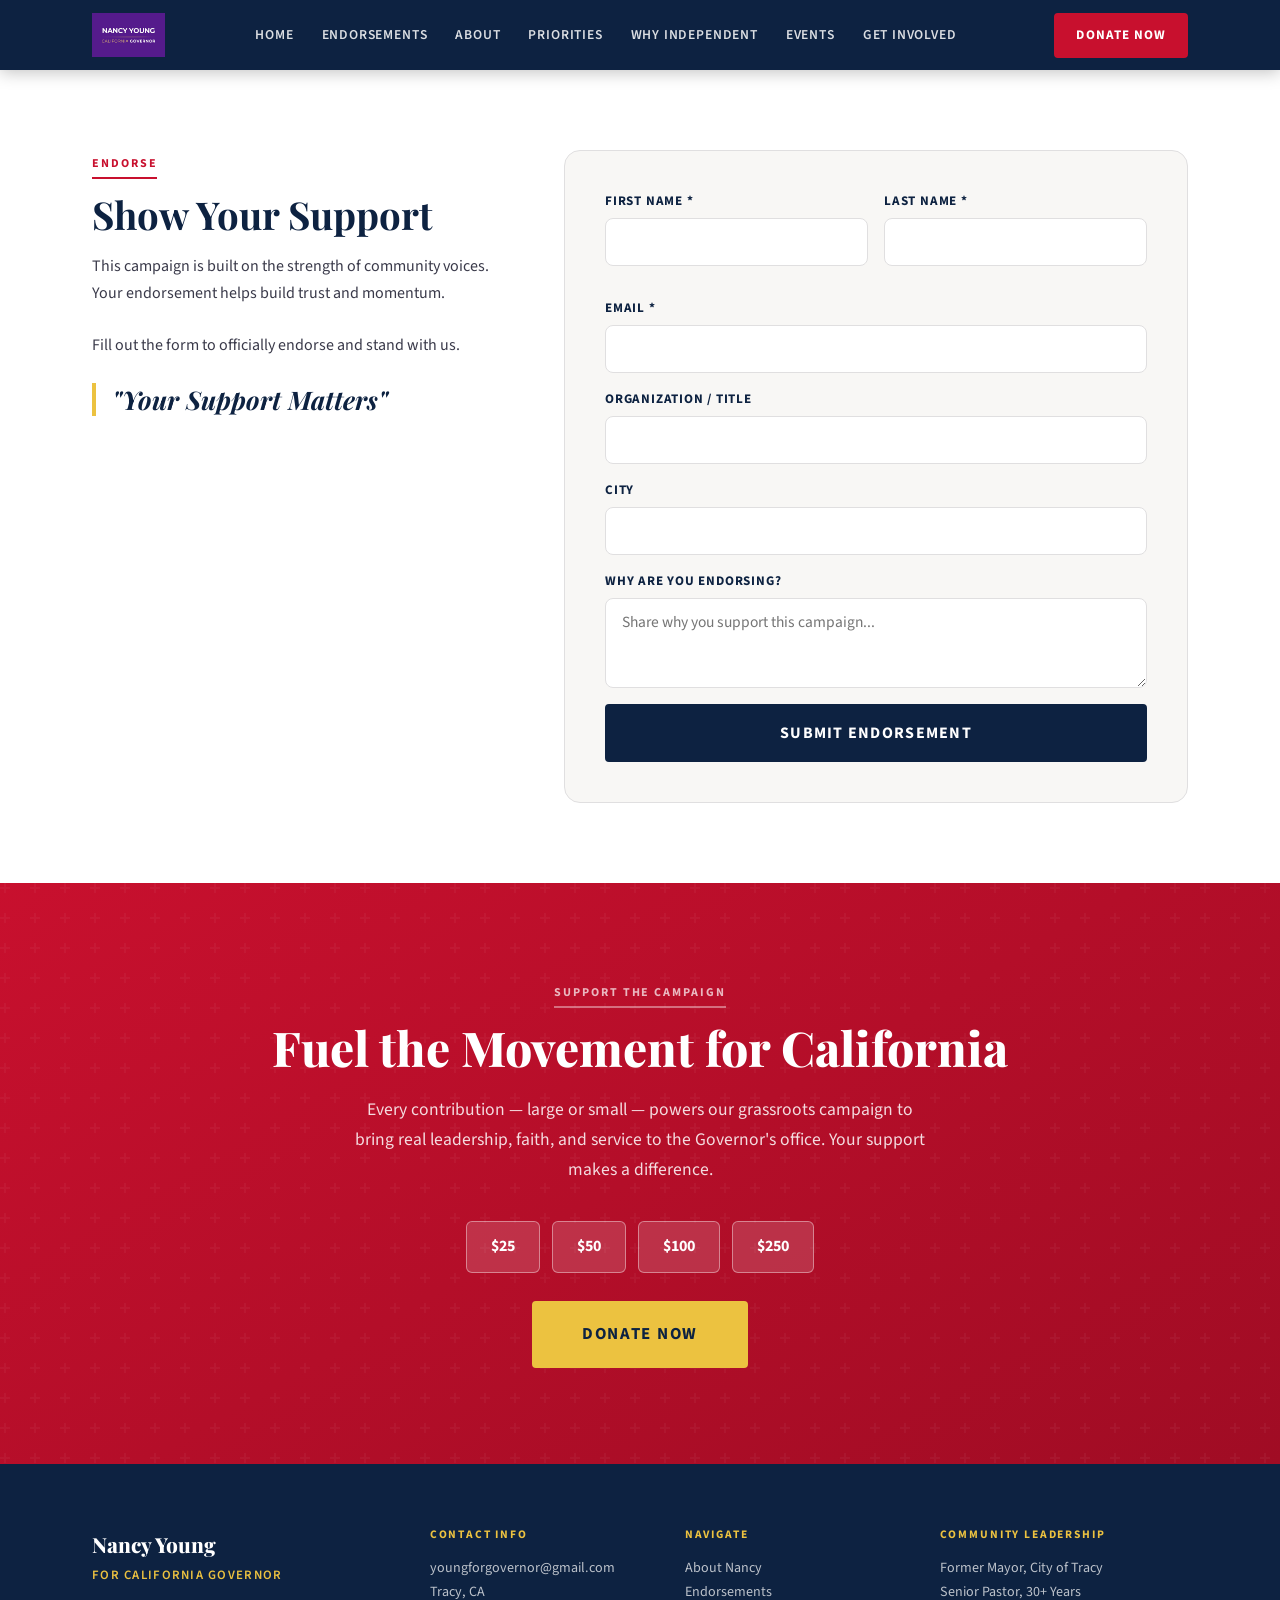
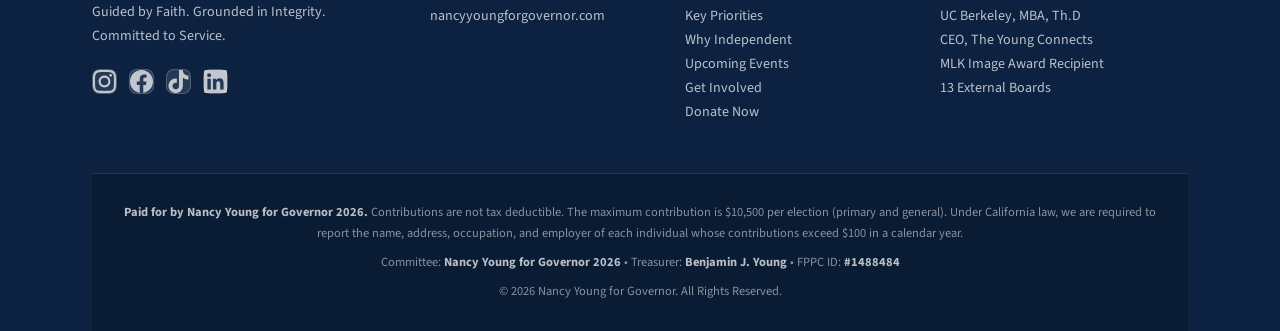
==== endorsements.html @ 95dcd4af "Update footer, removed icons, fix email tag, add endorsements" ====
<!DOCTYPE html>
<html lang="en">
<head>
  <meta charset="UTF-8">
  <title>Endorsements</title>

  <!-- Fonts -->
  <link href="https://fonts.googleapis.com/css2?family=Playfair+Display:wght@400;600;700;800;900&family=Source+Sans+3:wght@300;400;500;600;700&display=swap" rel="stylesheet">

  <!-- Your CSS -->
  <link rel="stylesheet" href="css/styles.css">
</head>

<body>

  <!-- OPTIONAL: NAVBAR (recommended for consistency) -->
<nav id="navbar">
  <div class="container">
    <div class="nav-inner">
      <a href="#hero" class="nav-brand">
        <img src="[data-uri]" alt="Nancy Young for California Governor" style="height:44px;width:auto;display:block;">
      </a>
      <ul class="nav-links">
        <li><a href="Index.html#hero">Home</a></li>
        <li><a href="endorsements.html">Endorsements</a></li>
        <li><a href="Index.html#about">About</a></li>
        <li><a href="Index.html#priorities">Priorities</a></li>
        <li><a href="Index.html#independent">Why Independent</a></li>
        <li><a href="Index.html#events">Events</a></li>
        <li><a href="Index.html#get-involved">Get Involved</a></li>
      </ul>
      <div class="nav-donate">
        <a href="https://secure.anedot.com/nancy-young-for-governor-2026" target="_blank" class="btn btn-primary">DONATE NOW</a>
      </div>
      <button class="hamburger" id="hamburgerBtn" aria-label="Open menu">
        <span></span><span></span><span></span>
      </button>
    </div>
  </div>
</nav>

  <!-- ✅ ENDORSEMENT FORM -->
<section id="endorsements" class="endorsement-margin">
    <div class="container" >
      <div class="involved-inner">
        
        <div class="involved-left">
          <span class="section-tag">Endorse</span>
          <h2>Show Your Support</h2>
          <p>This campaign is built on the strength of community voices. Your endorsement helps build trust and momentum.</p>
          <p>Fill out the form to officially endorse and stand with us.</p>
          <div class="voice-matters">"Your Support Matters"</div>
        </div>

        <div class="involved-right ">
          <form class="campaign-form" action="https://formsubmit.co/youngforgovernor@gmail.com" method="POST">
            
            <input type="hidden" name="_subject" value="New Endorsement Submission">
            <input type="hidden" name="_captcha" value="false">

            <div class="form-row">
              <div class="form-group">
                <label for="firstName">First Name *</label>
                <input type="text" id="firstName" name="First Name" required>
              </div>

              <div class="form-group">
                <label for="lastName">Last Name *</label>
                <input type="text" id="lastName" name="Last Name" required>
              </div>
            </div>

            <div class="form-group">
              <label for="email">Email *</label>
              <input type="email" id="email" name="Email" required>
            </div>

            <div class="form-group">
              <label for="organization">Organization / Title</label>
              <input type="text" id="organization" name="Organization">
            </div>

            <div class="form-group">
              <label for="city">City</label>
              <input type="text" id="city" name="City">
            </div>

            <div class="form-group">
              <label for="endorsement">Why are you endorsing?</label>
              <textarea id="endorsement" name="Endorsement Message" placeholder="Share why you support this campaign..."></textarea>
            </div>

            <div class="form-submit">
              <button type="submit" class="btn btn-navy">SUBMIT ENDORSEMENT</button>
            </div>

          </form>
        </div>
      </div>
    </div>
</section>
<!-- DONATE -->
<section id="donate">
  <div class="container">
    <div class="donate-inner">
      <span class="section-tag">Support the Campaign</span>
      <h2 class="section-heading">Fuel the Movement for California</h2>
      <p class="donate-body">Every contribution — large or small — powers our grassroots campaign to bring real leadership, faith, and service to the Governor's office. Your support makes a difference.</p>
      <div class="donate-amounts">
        <a href="https://secure.anedot.com/nancy-young-for-governor-2026" target="_blank" class="amount-btn">$25</a>
        <a href="https://secure.anedot.com/nancy-young-for-governor-2026" target="_blank" class="amount-btn">$50</a>
        <a href="https://secure.anedot.com/nancy-young-for-governor-2026" target="_blank" class="amount-btn">$100</a>
        <a href="https://secure.anedot.com/nancy-young-for-governor-2026" target="_blank" class="amount-btn">$250</a>
      </div>
      <a href="https://secure.anedot.com/nancy-young-for-governor-2026" target="_blank" class="btn btn-gold" style="font-size:1.05rem;padding:18px 48px;letter-spacing:0.1em;">DONATE NOW</a>
    </div>
  </div>
</section>
<!-- FOOTER -->
  <footer id="footer">
  <div class="container">
    <div class="footer-grid">
      <div class="footer-col">
        <div class="footer-brand-name">Nancy Young</div>
        <div class="footer-brand-sub">for California Governor</div>
        <p>Guided by Faith. Grounded in Integrity.<br>Committed to Service.</p>
        <div class="footer-social">
          <!-- Instagram -->
          <a href="https://instagram.com/drnancyyoung" target="_blank" class="social-btn" aria-label="Instagram">
            <svg viewBox="0 0 24 24" xmlns="http://www.w3.org/2000/svg"><path d="M12 2.163c3.204 0 3.584.012 4.85.07 3.252.148 4.771 1.691 4.919 4.919.058 1.265.069 1.645.069 4.849 0 3.205-.012 3.584-.069 4.849-.149 3.225-1.664 4.771-4.919 4.919-1.266.058-1.644.07-4.85.07-3.204 0-3.584-.012-4.849-.07-3.26-.149-4.771-1.699-4.919-4.92-.058-1.265-.07-1.644-.07-4.849 0-3.204.013-3.583.07-4.849.149-3.227 1.664-4.771 4.919-4.919 1.266-.057 1.645-.069 4.849-.069zm0-2.163c-3.259 0-3.667.014-4.947.072-4.358.2-6.78 2.618-6.98 6.98-.059 1.281-.073 1.689-.073 4.948 0 3.259.014 3.668.072 4.948.2 4.358 2.618 6.78 6.98 6.98 1.281.058 1.689.072 4.948.072 3.259 0 3.668-.014 4.948-.072 4.354-.2 6.782-2.618 6.979-6.98.059-1.28.073-1.689.073-4.948 0-3.259-.014-3.667-.072-4.947-.196-4.354-2.617-6.78-6.979-6.98-1.281-.059-1.69-.073-4.949-.073zm0 5.838c-3.403 0-6.162 2.759-6.162 6.162s2.759 6.163 6.162 6.163 6.162-2.759 6.162-6.163c0-3.403-2.759-6.162-6.162-6.162zm0 10.162c-2.209 0-4-1.79-4-4 0-2.209 1.791-4 4-4s4 1.791 4 4c0 2.21-1.791 4-4 4zm6.406-11.845c-.796 0-1.441.645-1.441 1.44s.645 1.44 1.441 1.44c.795 0 1.439-.645 1.439-1.44s-.644-1.44-1.439-1.44z"/></svg>
          </a>
          <!-- Facebook -->
          <a href="https://facebook.com/nancyyoung4tracy" target="_blank" class="social-btn" aria-label="Facebook">
            <svg viewBox="0 0 24 24" xmlns="http://www.w3.org/2000/svg"><path d="M24 12.073c0-6.627-5.373-12-12-12s-12 5.373-12 12c0 5.99 4.388 10.954 10.125 11.854v-8.385H7.078v-3.47h3.047V9.43c0-3.007 1.792-4.669 4.533-4.669 1.312 0 2.686.235 2.686.235v2.953H15.83c-1.491 0-1.956.925-1.956 1.874v2.25h3.328l-.532 3.47h-2.796v8.385C19.612 23.027 24 18.062 24 12.073z"/></svg>
          </a>
          <!-- TikTok -->
          <a href="https://www.tiktok.com/@nancyyoungforgovernor" target="_blank" class="social-btn" aria-label="TikTok">
            <svg viewBox="0 0 24 24" xmlns="http://www.w3.org/2000/svg"><path d="M12.525.02c1.31-.02 2.61-.01 3.91-.02.08 1.53.63 3.09 1.75 4.17 1.12 1.11 2.7 1.62 4.24 1.79v4.03c-1.44-.05-2.89-.35-4.2-.97-.57-.26-1.1-.59-1.62-.93-.01 2.92.01 5.84-.02 8.75-.08 1.4-.54 2.79-1.35 3.94-1.31 1.92-3.58 3.17-5.91 3.21-1.43.08-2.86-.31-4.08-1.03-2.02-1.19-3.44-3.37-3.65-5.71-.02-.5-.03-1-.01-1.49.18-1.9 1.12-3.72 2.58-4.96 1.66-1.44 3.98-2.13 6.15-1.72.02 1.48-.04 2.96-.04 4.44-.99-.32-2.15-.23-3.02.37-.63.41-1.11 1.04-1.36 1.75-.21.51-.15 1.07-.14 1.61.24 1.64 1.82 3.02 3.5 2.87 1.12-.01 2.19-.66 2.77-1.61.19-.33.4-.67.41-1.06.1-1.79.06-3.57.07-5.36.01-4.03-.01-8.05.02-12.07z"/></svg>
          </a>
          <!-- LinkedIn -->
          <a href="https://www.linkedin.com/in/dr-nancy-d-young/" target="_blank" class="social-btn" aria-label="LinkedIn">
            <svg viewBox="0 0 24 24" xmlns="http://www.w3.org/2000/svg"><path d="M20.447 20.452h-3.554v-5.569c0-1.328-.027-3.037-1.852-3.037-1.853 0-2.136 1.445-2.136 2.939v5.667H9.351V9h3.414v1.561h.046c.477-.9 1.637-1.85 3.37-1.85 3.601 0 4.267 2.37 4.267 5.455v6.286zM5.337 7.433c-1.144 0-2.063-.926-2.063-2.065 0-1.138.92-2.063 2.063-2.063 1.14 0 2.064.925 2.064 2.063 0 1.139-.925 2.065-2.064 2.065zm1.782 13.019H3.555V9h3.564v11.452zM22.225 0H1.771C.792 0 0 .774 0 1.729v20.542C0 23.227.792 24 1.771 24h20.451C23.2 24 24 23.227 24 22.271V1.729C24 .774 23.2 0 22.222 0h.003z"/></svg>
          </a>
        </div>
      </div>

      <div class="footer-col">
        <h4>Contact Info</h4>
        <a href="mailto:youngforgovernor@gmail.com?subject=Campaign Inquiry&body=Hello, I’d like to learn more about the campaign.">youngforgovernor@gmail.com</a> 
        <p>Tracy, CA</p>
        <a href="https://nancyyoungforgovernor.com" target="_blank">nancyyoungforgovernor.com</a>
      </div>

      <div class="footer-col">
        <h4>Navigate</h4>
        <a href="#about">About Nancy</a>
        <a href="endorsements.html">Endorsements</a>
        <a href="#priorities">Key Priorities</a>
        <a href="#independent">Why Independent</a>
        <a href="#events">Upcoming Events</a>
        <a href="#get-involved">Get Involved</a>
        <a href="https://secure.anedot.com/nancy-young-for-governor-2026" target="_blank">Donate Now</a>
      </div>

      <div class="footer-col">
        <h4>Community Leadership</h4>
        <p>Former Mayor, City of Tracy</p>
        <p>Senior Pastor, 30+ Years</p>
        <p>UC Berkeley, MBA, Th.D</p>
        <p>CEO, The Young Connects</p>
        <p>MLK Image Award Recipient</p>
        <p>13 External Boards</p>
      </div>
    </div>
    <hr class="footer-divider">
    <div class="footer-legal">
      <div class="container">
        <div class="footer-legal-inner">
          <p><strong>Paid for by Nancy Young for Governor 2026.</strong> Contributions are not tax deductible. The maximum contribution is $10,500 per election (primary and general). Under California law, we are required to report the name, address, occupation, and employer of each individual whose contributions exceed $100 in a calendar year.</p>
          <p style="margin-top:8px;">Committee: <strong>Nancy Young for Governor 2026</strong> &bull; Treasurer: <strong>Benjamin J. Young</strong> &bull; FPPC ID: <strong>#1488484</strong></p>
          <p style="margin-top:8px;">&copy; 2026 Nancy Young for Governor. All Rights Reserved.</p>
        </div>
      </div>
    </div>
  </div>
</footer>
  <!-- JS -->
  <script src="js/script.js"></script>
</body>
</html>
---- css/styles.css ----
:root {
    --navy: #0d2241;
    --navy-light: #1a3a6b;
    --red: #c8102e;
    --red-dark: #a00c24;
    --white: #ffffff;
    --off-white: #f8f7f5;
    --light-gray: #f0eff0;
    --mid-gray: #e0dfe0;
    --text-dark: #1a1a2e;
    --text-body: #3a3a4a;
    --text-muted: #6a6a7a;
    --purple: #551a8b;
    --purple-light: #6b2fa0;
    --gold: #ecc240;
    --gold-dark: #d4a820;
    --shadow-sm: 0 2px 8px rgba(13,34,65,0.08);
    --shadow-md: 0 6px 24px rgba(13,34,65,0.12);
    --shadow-lg: 0 16px 48px rgba(13,34,65,0.16);
    --radius: 8px;
    --radius-lg: 16px;
    --transition: all 0.3s ease;
  }

  *, *::before, *::after { box-sizing: border-box; margin: 0; padding: 0; }

  html { scroll-behavior: smooth; font-size: 16px; }

  body {
    font-family: 'Source Sans 3', sans-serif;
    color: var(--text-body);
    background: var(--white);
    line-height: 1.6;
    overflow-x: hidden;
  }

  h1,h2,h3,h4 { font-family: 'Playfair Display', serif; color: var(--text-dark); line-height: 1.2; }

  img { max-width: 100%; display: block; }

  a { text-decoration: none; color: inherit; }

  .container {
    max-width: 1160px;
    margin: 0 auto;
    padding: 0 32px;
  }

  /* ── BUTTONS ── */
  .btn {
    display: inline-block;
    padding: 14px 32px;
    border-radius: 4px;
    font-family: 'Source Sans 3', sans-serif;
    font-weight: 700;
    font-size: 0.95rem;
    letter-spacing: 0.08em;
    text-transform: uppercase;
    cursor: pointer;
    border: 2px solid transparent;
    transition: var(--transition);
    text-align: center;
  }

  .btn-primary {
    background: var(--red);
    color: var(--white);
    border-color: var(--red);
  }
  .btn-primary:hover {
    background: var(--red-dark);
    border-color: var(--red-dark);
    transform: translateY(-1px);
    box-shadow: 0 6px 20px rgba(200,16,46,0.35);
  }

  .btn-navy {
    background: var(--navy);
    color: var(--white);
    border-color: var(--navy);
  }
  .btn-navy:hover {
    background: var(--navy-light);
    border-color: var(--navy-light);
    transform: translateY(-1px);
    box-shadow: var(--shadow-md);
  }

  .btn-outline-white {
    background: transparent;
    color: var(--white);
    border-color: rgba(255,255,255,0.7);
  }
  .btn-outline-white:hover {
    background: rgba(255,255,255,0.12);
    border-color: var(--white);
  }

  .btn-outline-navy {
    background: transparent;
    color: var(--navy);
    border-color: var(--navy);
  }
  .btn-outline-navy:hover {
    background: var(--navy);
    color: var(--white);
  }

  .btn-gold {
    background: var(--gold);
    color: var(--navy);
    border-color: var(--gold);
  }
  .btn-gold:hover {
    background: var(--gold-dark);
    border-color: var(--gold-dark);
    transform: translateY(-1px);
    box-shadow: 0 6px 20px rgba(236,194,64,0.4);
  }

  /* ── NAV ── */
  #navbar {
    position: sticky;
    top: 0;
    z-index: 1000;
    background: var(--navy);
    box-shadow: 0 2px 16px rgba(0,0,0,0.25);
    transition: var(--transition);
  }

  .nav-inner {
    display: flex;
    align-items: center;
    justify-content: space-between;
    height: 70px;
    gap: 24px;
  }

  .nav-brand {
    display: flex;
    align-items: center;
    gap: 10px;
    flex-shrink: 0;
  }

  .nav-brand-text {
    display: flex;
    flex-direction: column;
    line-height: 1.1;
  }

  .nav-brand-name {
    font-family: 'Playfair Display', serif;
    font-weight: 700;
    font-size: 1.05rem;
    color: var(--white);
    letter-spacing: 0.01em;
  }

  .nav-brand-sub {
    font-family: 'Source Sans 3', sans-serif;
    font-size: 0.7rem;
    font-weight: 500;
    color: var(--gold);
    letter-spacing: 0.12em;
    text-transform: uppercase;
  }

  .nav-links {
    display: flex;
    align-items: center;
    gap: 4px;
    list-style: none;
  }

  .nav-links a {
    color: rgba(255,255,255,0.85);
    font-size: 0.85rem;
    font-weight: 600;
    letter-spacing: 0.06em;
    text-transform: uppercase;
    padding: 8px 12px;
    border-radius: 4px;
    transition: var(--transition);
  }

  .nav-links a:hover { color: var(--gold); }

  .nav-donate {
    margin-left: 8px;
  }

  .nav-donate .btn {
    padding: 10px 20px;
    font-size: 0.82rem;
  }

  /* Hamburger */
  .hamburger {
    display: none;
    flex-direction: column;
    gap: 5px;
    cursor: pointer;
    padding: 8px;
    background: none;
    border: none;
  }

  .hamburger span {
    display: block;
    width: 24px;
    height: 2px;
    background: var(--white);
    border-radius: 2px;
    transition: var(--transition);
  }

  .mobile-menu {
    display: none;
    position: fixed;
    inset: 0;
    background: var(--navy);
    z-index: 999;
    flex-direction: column;
    align-items: center;
    justify-content: center;
    gap: 8px;
  }

  .mobile-menu.open {
    display: flex;
  }

  .mobile-menu-close {
    position: absolute;
    top: 20px;
    right: 24px;
    background: none;
    border: none;
    color: var(--white);
    font-size: 2rem;
    cursor: pointer;
    line-height: 1;
  }

  .mobile-menu a {
    color: var(--white);
    font-family: 'Playfair Display', serif;
    font-size: 1.6rem;
    font-weight: 700;
    padding: 12px 0;
    transition: var(--transition);
  }

  .mobile-menu a:hover { color: var(--gold); }

  .mobile-menu .btn {
    margin-top: 16px;
    font-size: 1rem;
    padding: 16px 40px;
  }

  /* ── HERO ── */
  #hero {
    background: linear-gradient(135deg, var(--navy) 0%, #1a3a6b 50%, #0d2241 100%);
    position: relative;
    overflow: hidden;
    padding: 80px 0 60px;
    min-height: 88vh;
    display: flex;
    align-items: center;
  }

  #hero::before {
    content: '';
    position: absolute;
    inset: 0;
    background: url("data:image/svg+xml,%3Csvg width='60' height='60' viewBox='0 0 60 60' xmlns='http://www.w3.org/2000/svg'%3E%3Cg fill='none' fill-rule='evenodd'%3E%3Cg fill='%23ffffff' fill-opacity='0.025'%3E%3Cpath d='M36 34v-4h-2v4h-4v2h4v4h2v-4h4v-2h-4zm0-30V0h-2v4h-4v2h4v4h2V6h4V4h-4zM6 34v-4H4v4H0v2h4v4h2v-4h4v-2H6zM6 4V0H4v4H0v2h4v4h2V6h4V4H6z'/%3E%3C/g%3E%3C/g%3E%3C/svg%3E");
    opacity: 1;
  }

  .hero-inner {
    display: grid;
    grid-template-columns: 1fr 420px;
    gap: 60px;
    align-items: center;
    position: relative;
    z-index: 1;
  }

  .hero-content {
    color: var(--white);
  }

  .hero-eyebrow {
    display: inline-flex;
    align-items: center;
    gap: 8px;
    background: rgba(255,255,255,0.1);
    border: 1px solid rgba(255,255,255,0.2);
    border-radius: 100px;
    padding: 6px 16px;
    margin-bottom: 28px;
    font-size: 0.8rem;
    font-weight: 600;
    letter-spacing: 0.12em;
    text-transform: uppercase;
    color: var(--gold);
  }

  .hero-eyebrow::before {
    content: '';
    width: 6px;
    height: 6px;
    border-radius: 50%;
    background: var(--gold);
    flex-shrink: 0;
  }

  .hero-name {
    font-family: 'Playfair Display', serif;
    font-size: clamp(3.2rem, 6vw, 5.5rem);
    font-weight: 900;
    line-height: 1.0;
    color: var(--white);
    margin-bottom: 6px;
    letter-spacing: -0.01em;
  }

  .hero-title {
    font-family: 'Source Sans 3', sans-serif;
    font-size: clamp(1.1rem, 2.2vw, 1.5rem);
    font-weight: 600;
    color: var(--gold);
    letter-spacing: 0.15em;
    text-transform: uppercase;
    margin-bottom: 28px;
  }

  .hero-divider {
    width: 64px;
    height: 3px;
    background: var(--red);
    margin-bottom: 24px;
    border-radius: 2px;
  }

  .hero-headline {
    font-family: 'Playfair Display', serif;
    font-size: clamp(1.4rem, 2.8vw, 2.1rem);
    font-weight: 600;
    color: var(--white);
    margin-bottom: 16px;
    line-height: 1.25;
  }

  .hero-sub {
    font-size: 1.05rem;
    color: rgba(255,255,255,0.82);
    line-height: 1.65;
    max-width: 520px;
    margin-bottom: 24px;
  }

  .hero-values {
    font-family: 'Playfair Display', serif;
    font-style: italic;
    font-size: 1.1rem;
    color: var(--gold);
    margin-bottom: 36px;
    letter-spacing: 0.01em;
  }

  .hero-ctas {
    display: flex;
    gap: 16px;
    flex-wrap: wrap;
  }

  .hero-image-col {
    position: relative;
    display: flex;
    align-items: center;
    justify-content: center;
  }

  .hero-photo-wrap {
    position: relative;
    width: 100%;
    max-width: 380px;
  }

  .hero-photo-wrap::before {
    content: '';
    position: absolute;
    inset: -12px;
    border: 2px solid rgba(236,194,64,0.3);
    border-radius: var(--radius-lg);
    z-index: 0;
  }

  .hero-photo {
    width: 100%;
    border-radius: var(--radius-lg);
    box-shadow: 0 24px 64px rgba(0,0,0,0.45);
    position: relative;
    z-index: 1;
    object-fit: cover;
    aspect-ratio: 1/1;
  }

  .hero-badge {
    position: absolute;
    bottom: -20px;
    left: -20px;
    width: 130px;
    height: 130px;
    background: var(--purple);
    border-radius: 50%;
    display: flex;
    flex-direction: column;
    align-items: center;
    justify-content: center;
    text-align: center;
    padding: 16px;
    z-index: 3;
    border: 4px solid var(--white);
    box-shadow: 0 8px 24px rgba(85,26,139,0.5);
  }

  .hero-badge-line1 {
    font-family: 'Source Sans 3', sans-serif;
    font-size: 0.58rem;
    font-weight: 700;
    letter-spacing: 0.08em;
    text-transform: uppercase;
    color: var(--gold);
    line-height: 1.3;
    margin-bottom: 2px;
  }

  .hero-badge-line2 {
    font-family: 'Playfair Display', serif;
    font-size: 0.78rem;
    font-weight: 700;
    color: var(--white);
    line-height: 1.2;
  }

  /* ── ACTION BAR ── */
  #action-bar {
    background: var(--off-white);
    border-top: 4px solid var(--red);
    border-bottom: 1px solid var(--mid-gray);
    padding: 52px 0;
  }

  .action-bar-headline {
    text-align: center;
    font-family: 'Playfair Display', serif;
    font-size: 1.6rem;
    font-weight: 700;
    color: var(--navy);
    margin-bottom: 36px;
  }

  .action-bar-btns {
    display: grid;
    grid-template-columns: repeat(3, 1fr);
    gap: 16px;
    max-width: 680px;
    margin: 0 auto;
  }

  .action-bar-btns .btn {
    padding: 18px 24px;
    font-size: 1rem;
    letter-spacing: 0.1em;
    border-radius: 6px;
  }

  /* ── CREDIBILITY STRIP ── */
  #credibility {
    background: var(--white);
    padding: 72px 0;
    border-bottom: 1px solid var(--mid-gray);
  }

  .credibility-grid {
    display: grid;
    grid-template-columns: repeat(4, 1fr);
    gap: 32px;
    margin-bottom: 44px;
  }

  .cred-item {
    text-align: center;
    padding: 32px 20px;
    border-radius: var(--radius-lg);
    border: 1px solid var(--mid-gray);
    background: var(--white);
    transition: var(--transition);
  }

  .cred-item:hover {
    box-shadow: var(--shadow-md);
    transform: translateY(-2px);
    border-color: var(--gold);
  }

  .cred-icon {
    width: 56px;
    height: 56px;
    margin: 0 auto 16px;
    display: flex;
    align-items: center;
    justify-content: center;
    background: linear-gradient(135deg, var(--navy), var(--navy-light));
    border-radius: 50%;
    color: var(--gold);
    font-size: 1.4rem;
  }

  .cred-title {
    font-family: 'Playfair Display', serif;
    font-size: 1.0rem;
    font-weight: 700;
    color: var(--navy);
    margin-bottom: 6px;
  }

  .cred-sub {
    font-size: 0.85rem;
    color: var(--text-muted);
    line-height: 1.4;
  }

  .credibility-cta {
    text-align: center;
  }

  /* ── ABOUT ── */
  #about {
    background: var(--off-white);
    padding: 96px 0;
  }

  .about-inner {
    display: grid;
    grid-template-columns: 440px 1fr;
    gap: 72px;
    align-items: center;
  }

  .about-photo-wrap {
    position: relative;
  }

  .about-photo {
    width: 100%;
    border-radius: var(--radius-lg);
    box-shadow: var(--shadow-lg);
    object-fit: cover;
    aspect-ratio: 3/4;
  }

  .about-photo-accent {
    position: absolute;
    top: -16px;
    right: -16px;
    width: 100%;
    height: 100%;
    border: 3px solid var(--gold);
    border-radius: var(--radius-lg);
    z-index: 0;
    pointer-events: none;
  }

  .about-photo { position: relative; z-index: 1; }

  .section-tag {
    display: inline-block;
    font-size: 0.75rem;
    font-weight: 700;
    letter-spacing: 0.16em;
    text-transform: uppercase;
    color: var(--red);
    margin-bottom: 12px;
    border-bottom: 2px solid var(--red);
    padding-bottom: 4px;
  }

  .section-heading {
    font-size: clamp(1.8rem, 3.5vw, 2.8rem);
    font-weight: 800;
    color: var(--navy);
    margin-bottom: 20px;
    line-height: 1.15;
  }

  .about-body {
    font-size: 1.05rem;
    color: var(--text-body);
    line-height: 1.75;
    margin-bottom: 20px;
  }

  .about-highlight {
    background: var(--white);
    border-left: 4px solid var(--gold);
    padding: 16px 20px;
    border-radius: 0 var(--radius) var(--radius) 0;
    font-style: italic;
    font-size: 1.0rem;
    color: var(--navy);
    margin: 24px 0;
  }

  /* Expandable */
  .expand-toggle {
    display: flex;
    align-items: center;
    gap: 8px;
    background: none;
    border: none;
    cursor: pointer;
    font-family: 'Source Sans 3', sans-serif;
    font-size: 0.9rem;
    font-weight: 700;
    color: var(--navy);
    letter-spacing: 0.06em;
    text-transform: uppercase;
    padding: 8px 0;
    transition: var(--transition);
    margin-top: 8px;
  }

  .expand-toggle:hover { color: var(--purple); }

  .expand-toggle svg {
    transition: transform 0.3s ease;
  }

  .expand-toggle.open svg {
    transform: rotate(180deg);
  }

  .expand-content {
    display: none;
    padding: 20px 0;
    border-top: 1px solid var(--mid-gray);
    margin-top: 12px;
  }

  .expand-content.open {
    display: block;
    animation: fadeIn 0.3s ease;
  }

  @keyframes fadeIn {
    from { opacity: 0; transform: translateY(-6px); }
    to { opacity: 1; transform: translateY(0); }
  }

  .credentials-list {
    list-style: none;
    display: grid;
    grid-template-columns: 1fr 1fr;
    gap: 10px 24px;
  }

  .credentials-list li {
    display: flex;
    align-items: flex-start;
    gap: 8px;
    font-size: 0.92rem;
    color: var(--text-body);
  }

  .credentials-list li::before {
    content: '★';
    color: var(--gold);
    font-size: 0.7rem;
    margin-top: 3px;
    flex-shrink: 0;
  }

  /* ── PRIORITIES ── */
  #priorities {
    background: var(--white);
    padding: 96px 0;
  }

  .section-header {
    text-align: center;
    margin-bottom: 60px;
  }

  .section-header p {
    font-size: 1.05rem;
    color: var(--text-muted);
    max-width: 540px;
    margin: 0 auto;
    line-height: 1.65;
  }

  .priorities-grid {
    display: grid;
    grid-template-columns: repeat(3, 1fr);
    gap: 28px;
  }

  .priority-card {
    background: var(--white);
    border: 1px solid var(--mid-gray);
    border-radius: var(--radius-lg);
    padding: 36px 28px;
    transition: var(--transition);
    position: relative;
    overflow: hidden;
  }

  .priority-card::before {
    content: '';
    position: absolute;
    top: 0;
    left: 0;
    right: 0;
    height: 4px;
    background: var(--navy);
    transform: scaleX(0);
    transform-origin: left;
    transition: transform 0.3s ease;
  }

  .priority-card:hover {
    box-shadow: var(--shadow-md);
    transform: translateY(-3px);
    border-color: transparent;
  }

  .priority-card:hover::before {
    transform: scaleX(1);
  }

  .priority-icon {
    width: 48px;
    height: 48px;
    background: var(--off-white);
    border-radius: 12px;
    display: flex;
    align-items: center;
    justify-content: center;
    margin-bottom: 20px;
    font-size: 1.4rem;
    transition: var(--transition);
  }

  .priority-card:hover .priority-icon {
    background: var(--navy);
  }

  .priority-title {
    font-family: 'Playfair Display', serif;
    font-size: 1.1rem;
    font-weight: 700;
    color: var(--navy);
    margin-bottom: 10px;
  }

  .priority-body {
    font-size: 0.93rem;
    color: var(--text-body);
    line-height: 1.65;
  }

  /* ── WHY INDEPENDENT ── */
  #independent {
    background: linear-gradient(150deg, var(--navy) 0%, #0f2d58 60%, #1a3a6b 100%);
    padding: 100px 0;
    position: relative;
    overflow: hidden;
  }

  #independent::before {
    content: '';
    position: absolute;
    inset: 0;
    background: url("data:image/svg+xml,%3Csvg width='80' height='80' viewBox='0 0 80 80' xmlns='http://www.w3.org/2000/svg'%3E%3Cg fill='%23ffffff' fill-opacity='0.02'%3E%3Cpath fill-rule='evenodd' d='M11 0l5 20H6l5-20zm42 31a3 3 0 1 0 0-6 3 3 0 0 0 0 6zM0 72h40v4H0v-4zm0-8h31.5v4H0v-4zm20 16H0v-4h20v4z'/%3E%3C/g%3E%3C/svg%3E");
  }

  .independent-inner {
    position: relative;
    z-index: 1;
    max-width: 800px;
    margin: 0 auto;
    text-align: center;
  }

  .independent-tag {
    display: inline-block;
    font-size: 0.75rem;
    font-weight: 700;
    letter-spacing: 0.16em;
    text-transform: uppercase;
    color: var(--gold);
    margin-bottom: 16px;
    border-bottom: 2px solid var(--gold);
    padding-bottom: 4px;
  }

  .independent-heading {
    font-family: 'Playfair Display', serif;
    font-size: clamp(2rem, 4vw, 3.2rem);
    font-weight: 800;
    color: var(--white);
    margin-bottom: 28px;
    line-height: 1.15;
  }

  .independent-body {
    font-size: 1.15rem;
    color: rgba(255,255,255,0.82);
    line-height: 1.75;
    max-width: 640px;
    margin: 0 auto 36px;
  }

  .independent-pillars {
    display: flex;
    justify-content: center;
    gap: 16px;
    flex-wrap: wrap;
    margin-top: 36px;
  }

  .pillar {
    background: rgba(255,255,255,0.08);
    border: 1px solid rgba(255,255,255,0.2);
    border-radius: 100px;
    padding: 10px 22px;
    font-size: 0.88rem;
    font-weight: 600;
    color: var(--white);
    letter-spacing: 0.04em;
  }

  .pillar span { color: var(--gold); }

  /* ── EVENTS ── */
  #events {
    background: var(--off-white);
    padding: 96px 0;
  }

  .events-grid {
    display: grid;
    grid-template-columns: repeat(2, 1fr);
    gap: 28px;
    max-width: 880px;
    margin: 0 auto;
  }

  .event-card {
    background: var(--white);
    border-radius: var(--radius-lg);
    padding: 36px 32px;
    box-shadow: var(--shadow-sm);
    border: 1px solid var(--mid-gray);
    transition: var(--transition);
    display: flex;
    flex-direction: column;
  }

  .event-card:hover {
    box-shadow: var(--shadow-md);
    transform: translateY(-2px);
  }

  .event-badge {
    display: inline-block;
    padding: 4px 12px;
    border-radius: 100px;
    font-size: 0.72rem;
    font-weight: 700;
    letter-spacing: 0.1em;
    text-transform: uppercase;
    margin-bottom: 20px;
    width: fit-content;
  }

  .event-badge.rsvp { background: rgba(200,16,46,0.1); color: var(--red); }
  .event-badge.save { background: rgba(85,26,139,0.1); color: var(--purple); }

  .event-date-row {
    display: flex;
    align-items: center;
    gap: 12px;
    margin-bottom: 16px;
  }

  .event-date-block {
    background: var(--navy);
    color: var(--white);
    border-radius: var(--radius);
    padding: 10px 14px;
    text-align: center;
    flex-shrink: 0;
    min-width: 64px;
  }

  .event-month {
    font-size: 0.62rem;
    font-weight: 700;
    letter-spacing: 0.12em;
    text-transform: uppercase;
    color: var(--gold);
  }

  .event-day {
    font-family: 'Playfair Display', serif;
    font-size: 1.7rem;
    font-weight: 900;
    line-height: 1;
  }

  .event-date-info {
    flex: 1;
  }

  .event-day-name {
    font-size: 0.85rem;
    font-weight: 700;
    color: var(--navy);
    letter-spacing: 0.04em;
    text-transform: uppercase;
  }

  .event-time {
    font-size: 0.85rem;
    color: var(--text-muted);
  }

  .event-title {
    font-family: 'Playfair Display', serif;
    font-size: 1.15rem;
    font-weight: 700;
    color: var(--navy);
    margin-bottom: 8px;
  }

  .event-venue {
    font-size: 0.9rem;
    color: var(--text-body);
    line-height: 1.5;
    margin-bottom: auto;
    padding-bottom: 20px;
  }

  .event-venue strong {
    display: block;
    color: var(--text-dark);
    font-weight: 600;
  }

  .event-venue span {
    color: var(--text-muted);
    font-size: 0.88rem;
  }

  .event-card .btn {
    margin-top: 20px;
    width: 100%;
  }

  .save-date-note {
    background: rgba(85,26,139,0.06);
    border: 1px dashed rgba(85,26,139,0.3);
    border-radius: var(--radius);
    padding: 20px;
    margin-top: 20px;
    text-align: center;
    font-size: 0.9rem;
    color: var(--purple);
    font-weight: 500;
  }

  /* ── GET INVOLVED ── */
  #get-involved {
    background: var(--white);
    padding: 96px 0;
  }

  .involved-inner {
    display: grid;
    grid-template-columns: 400px 1fr;
    gap: 72px;
    align-items: start;
  }

  .involved-left h2 {
    font-size: clamp(1.8rem, 3vw, 2.5rem);
    color: var(--navy);
    margin-bottom: 16px;
  }

  .involved-left p {
    font-size: 1.0rem;
    color: var(--text-body);
    line-height: 1.7;
    margin-bottom: 24px;
  }

  .voice-matters {
    font-family: 'Playfair Display', serif;
    font-size: 1.6rem;
    font-weight: 700;
    font-style: italic;
    color: var(--navy);
    border-left: 4px solid var(--gold);
    padding-left: 16px;
    line-height: 1.3;
  }

  /* FORM */
  .campaign-form {
    background: var(--off-white);
    border-radius: var(--radius-lg);
    padding: 40px;
    border: 1px solid var(--mid-gray);
  }

  .form-row {
    display: grid;
    grid-template-columns: 1fr 1fr;
    gap: 16px;
    margin-bottom: 16px;
  }

  .form-group {
    margin-bottom: 16px;
    display: flex;
    flex-direction: column;
    gap: 6px;
  }

  .form-group label {
    font-size: 0.82rem;
    font-weight: 700;
    letter-spacing: 0.06em;
    text-transform: uppercase;
    color: var(--navy);
  }

  .form-group input,
  .form-group textarea,
  .form-group select {
    width: 100%;
    padding: 12px 16px;
    border: 1.5px solid var(--mid-gray);
    border-radius: var(--radius);
    font-family: 'Source Sans 3', sans-serif;
    font-size: 0.97rem;
    color: var(--text-dark);
    background: var(--white);
    transition: var(--transition);
    outline: none;
  }

  .form-group input:focus,
  .form-group textarea:focus,
  .form-group select:focus {
    border-color: var(--navy);
    box-shadow: 0 0 0 3px rgba(13,34,65,0.08);
  }

  .form-group textarea {
    resize: vertical;
    min-height: 90px;
  }

  .checkbox-label {
    font-size: 0.82rem;
    font-weight: 700;
    letter-spacing: 0.06em;
    text-transform: uppercase;
    color: var(--navy);
    margin-bottom: 10px;
    display: block;
  }

  .checkboxes {
    display: grid;
    grid-template-columns: 1fr 1fr;
    gap: 8px;
    margin-bottom: 20px;
  }

  .checkbox-item {
    display: flex;
    align-items: center;
    gap: 8px;
    font-size: 0.9rem;
    color: var(--text-body);
    cursor: pointer;
  }

  .checkbox-item input[type="checkbox"] {
    width: 16px;
    height: 16px;
    accent-color: var(--navy);
    cursor: pointer;
  }

  .form-submit .btn {
    width: 100%;
    padding: 16px;
    font-size: 1rem;
  }

  /* ── DONATE ── */
  #donate {
    background: linear-gradient(150deg, #c8102e 0%, #a00c24 100%);
    padding: 96px 0;
    position: relative;
    overflow: hidden;
  }

  #donate::before {
    content: '';
    position: absolute;
    inset: 0;
    background: url("data:image/svg+xml,%3Csvg width='60' height='60' viewBox='0 0 60 60' xmlns='http://www.w3.org/2000/svg'%3E%3Cg fill='%23ffffff' fill-opacity='0.04'%3E%3Cpath d='M36 34v-4h-2v4h-4v2h4v4h2v-4h4v-2h-4zm0-30V0h-2v4h-4v2h4v4h2V6h4V4h-4zM6 34v-4H4v4H0v2h4v4h2v-4h4v-2H6zM6 4V0H4v4H0v2h4v4h2V6h4V4H6z'/%3E%3C/g%3E%3C/svg%3E");
  }

  .donate-inner {
    position: relative;
    z-index: 1;
    max-width: 760px;
    margin: 0 auto;
    text-align: center;
    color: var(--white);
  }

  .donate-inner .section-tag {
    color: rgba(255,255,255,0.7);
    border-color: rgba(255,255,255,0.4);
  }

  .donate-inner .section-heading {
    color: var(--white);
    font-size: clamp(2rem, 4vw, 3rem);
  }

  .donate-body {
    font-size: 1.1rem;
    color: rgba(255,255,255,0.85);
    line-height: 1.7;
    max-width: 580px;
    margin: 0 auto 36px;
  }

  .donate-amounts {
    display: flex;
    justify-content: center;
    gap: 12px;
    flex-wrap: wrap;
    margin-bottom: 28px;
  }

  .amount-btn {
    background: rgba(255,255,255,0.15);
    color: var(--white);
    border: 1.5px solid rgba(255,255,255,0.4);
    border-radius: 6px;
    padding: 12px 24px;
    font-family: 'Source Sans 3', sans-serif;
    font-size: 1rem;
    font-weight: 700;
    cursor: pointer;
    transition: var(--transition);
    text-decoration: none;
    display: inline-block;
  }

  .amount-btn:hover {
    background: rgba(255,255,255,0.28);
    border-color: var(--white);
    transform: translateY(-1px);
}
/* Campaign News */
  #campaign-news {
  background: var(--white);
  padding: 96px 0;
  border-top: 1px solid var(--mid-gray);
}

.news-grid {
  display: grid;
  grid-template-columns: repeat(1S, 1fr);
  gap: 28px;
  max-width: 900px;
  margin: 0 auto;
}

.news-card {
  background: var(--white);
  border: 1px solid var(--mid-gray);
  border-radius: var(--radius-lg);
  padding: 36px 32px;
  transition: var(--transition);
  display: flex;
  flex-direction: column;
}

.news-card:hover {
  box-shadow: var(--shadow-md);
  transform: translateY(-3px);
  border-color: var(--gold);
}

.news-badge {
  display: inline-block;
  background: rgba(200,16,46,0.1);
  color: var(--red);
  font-size: 0.7rem;
  font-weight: 700;
  letter-spacing: 0.1em;
  text-transform: uppercase;
  padding: 6px 12px;
  border-radius: 100px;
  margin-bottom: 18px;
  width: fit-content;
}

.news-title {
  font-family: 'Playfair Display', serif;
  font-size: 1.3rem;
  font-weight: 700;
  color: var(--navy);
  margin-bottom: 12px;
}

.news-description {
  font-size: 0.95rem;
  color: var(--text-body);
  line-height: 1.65;
  margin-bottom: auto;
  padding-bottom: 20px;
}
<!-- PRESS PAGE STYLES  ──-->
  #press-release {
    padding: 96px 0;
    background: var(--white);
  }

  .press-header {
    max-width: 760px;
    margin: 45px auto 40px;
    text-align: center;
  }

  .embargo {
    font-size: 0.75rem;
    letter-spacing: 0.12em;
    text-transform: uppercase;
    color: var(--red);
    margin-bottom: 16px;
    font-weight: 700;
  }

  .press-title {
    font-size: clamp(2rem, 4vw, 3rem);
    color: var(--navy);
    margin-bottom: 12px;
  }

  .press-subtitle {
    font-size: 1.2rem;
    color: var(--text-body);
    margin-bottom: 10px;
  }

  .press-dek {
    font-size: 1rem;
    color: var(--text-muted);
    margin-bottom: 16px;
  }

  .press-meta {
    font-size: 0.85rem;
    color: var(--text-muted);
  }

  .press-body {
    max-width: 720px;
    margin: 0 auto;
    font-size: 1.02rem;
    line-height: 1.8;
  }

  .press-body p {
    margin-bottom: 18px;
  }

  blockquote {
    border-left: 4px solid var(--gold);
    padding-left: 16px;
    margin: 24px 0;
    font-style: italic;
    color: var(--navy);
  }

  .press-section {
    margin: 36px 0;
  }

  .press-section h4 {
    font-size: 1.2rem;
    margin-bottom: 12px;
    color: var(--navy);
  }

  .press-list {
    padding-left: 18px;
  }

  .press-list li {
    margin-bottom: 10px;
  }

  .press-contact {
    margin-top: 40px;
    padding-top: 20px;
    border-top: 1px solid var(--mid-gray);
  }

  .press-cta {
    text-align: center;
    margin-top: 40px;
    margin-bottom: 45px;
  }
/* Responsive */
@media (max-width: 860px) {
  .news-grid {
    grid-template-columns: 1fr;
    max-width: 520px;
  }
}

  /*  –– ENDORSEMENT FORM –– */
  .endorsement-margin { margin: 80px 0;

  }
  /* ── ENDORSEMENTS SHOWCASE ── */
#endorsements-showcase {
  background: var(--off-white);
  padding: 96px 0;
  border-top: 1px solid var(--mid-gray);
}

.endorsements-grid {
  display: grid;
  grid-template-columns: repeat(3, 1fr);
  gap: 24px;
  margin-top: 40px;
}

.endorsement-card {
  background: var(--white);
  border: 1px solid var(--mid-gray);
  border-radius: var(--radius-lg);
  padding: 32px;
  display: flex;
  align-items: center;
  justify-content: center;
  transition: var(--transition);
}

.endorsement-card:hover {
  box-shadow: var(--shadow-md);
  transform: translateY(-2px);
  border-color: var(--gold);
}

.endorsement-card img {
  max-height: 60px;
  object-fit: contain;
  filter: grayscale(100%);
  opacity: 0.8;
  transition: var(--transition);
}

.endorsement-card:hover img {
  filter: grayscale(0%);
  opacity: 1;
}

  /* ── FOOTER ── */
  #footer {
    background: var(--navy);
    color: var(--white);
    padding: 64px 0 0;
  }

  .footer-grid {
    display: grid;
    grid-template-columns: 1.4fr 1fr 1fr 1.2fr;
    gap: 48px;
    margin-bottom: 48px;
  }

  .footer-col h4 {
    font-family: 'Source Sans 3', sans-serif;
    font-size: 0.72rem;
    font-weight: 700;
    letter-spacing: 0.16em;
    text-transform: uppercase;
    color: var(--gold);
    margin-bottom: 16px;
  }

  .footer-col p,
  .footer-col a {
    font-size: 0.88rem;
    color: rgba(255,255,255,0.72);
    line-height: 1.7;
    display: block;
    transition: var(--transition);
  }

  .footer-col a:hover { color: var(--white); }

  .footer-brand-name {
    font-family: 'Playfair Display', serif;
    font-size: 1.3rem;
    font-weight: 800;
    color: var(--white);
    margin-bottom: 4px;
  }

  .footer-brand-sub {
    font-size: 0.8rem;
    font-weight: 600;
    color: var(--gold);
    letter-spacing: 0.1em;
    text-transform: uppercase;
    margin-bottom: 16px;
  }

  .footer-social {
    display: flex;
    gap: 12px;
    margin-top: 20px;
    flex-wrap: wrap;
  }

  .social-btn {
    width: 25px;
    height: 25px;
    background: rgba(255,255,255,0.1);
    border: 1px solid rgba(255,255,255,0.2);
    border-radius: 8px;
    display: flex;
    align-items: center;
    justify-content: center;
    color: var(--white);
    transition: var(--transition);
    flex-shrink: 0;
  }

  .social-btn:hover {
    background: var(--gold);
    border-color: var(--gold);
    color: var(--navy);
    transform: translateY(-2px);
  }

  .social-btn svg {
    display: block;
    fill: currentColor;
  }

  .footer-divider {
    border: none;
    border-top: 1px solid rgba(255,255,255,0.1);
    margin: 0;
  }

  .footer-legal {
    background: rgba(0,0,0,0.2);
    padding: 28px 0;
    margin-top: 0;
  }

  .footer-legal-inner {
    font-size: 0.78rem;
    color: rgba(255,255,255,0.52);
    line-height: 1.7;
    text-align: center;
  }

  .footer-legal-inner strong {
    color: rgba(255,255,255,0.72);
  }

  /* ── RESPONSIVE ── */
  @media (max-width: 1024px) {
    .credibility-grid { grid-template-columns: repeat(2, 1fr); }
    .priorities-grid { grid-template-columns: repeat(2, 1fr); }
    .footer-grid { grid-template-columns: repeat(2, 1fr); }
  }

  @media (max-width: 860px) {
    .hero-inner { grid-template-columns: 1fr; text-align: center; }
    .hero-divider { margin: 0 auto 24px; }
    .hero-sub { margin: 0 auto 24px; }
    .hero-ctas { justify-content: center; }
    .hero-image-col { order: -1; }
    .hero-photo-wrap { max-width: 280px; margin: 0 auto; }
    .hero-badge { width: 110px; height: 110px; bottom: -12px; left: 0px; }

    .about-inner { grid-template-columns: 1fr; }
    .about-photo { max-width: 360px; margin: 0 auto; }
    .about-photo-wrap { display: flex; justify-content: center; }
    .about-photo-accent { display: none; }

    .involved-inner { grid-template-columns: 1fr; }

    .action-bar-btns { grid-template-columns: 1fr; max-width: 360px; }
    .events-grid { grid-template-columns: 1fr; max-width: 480px; }
    .form-row { grid-template-columns: 1fr; }
    .checkboxes { grid-template-columns: 1fr; }
    .credentials-list { grid-template-columns: 1fr; }
  }

  @media (max-width: 640px) {
    .container { padding: 0 20px; }
    .nav-links, .nav-donate { display: none; }
    .hamburger { display: flex; }
    .credibility-grid { grid-template-columns: 1fr 1fr; }
    .priorities-grid { grid-template-columns: 1fr; }
    .footer-grid { grid-template-columns: 1fr; }
    .independent-pillars { gap: 8px; }
    .campaign-form { padding: 24px 20px; }
    .hero-badge-line1 { font-size: 0.52rem; }
    .hero-badge-line2 { font-size: 0.7rem; }
  }
  @media (max-width: 860px) {
  .endorsements-grid {
    grid-template-columns: repeat(2, 1fr);
  }
 }

@media (max-width: 640px) {
  .endorsements-grid {
    grid-template-columns: 1fr;
  }
}

  /* Scroll reveal */
  .reveal {
    opacity: 0;
    transform: translateY(20px);
    transition: opacity 0.6s ease, transform 0.6s ease;
  }

  .reveal.visible {
    opacity: 1;
    transform: none;
  }
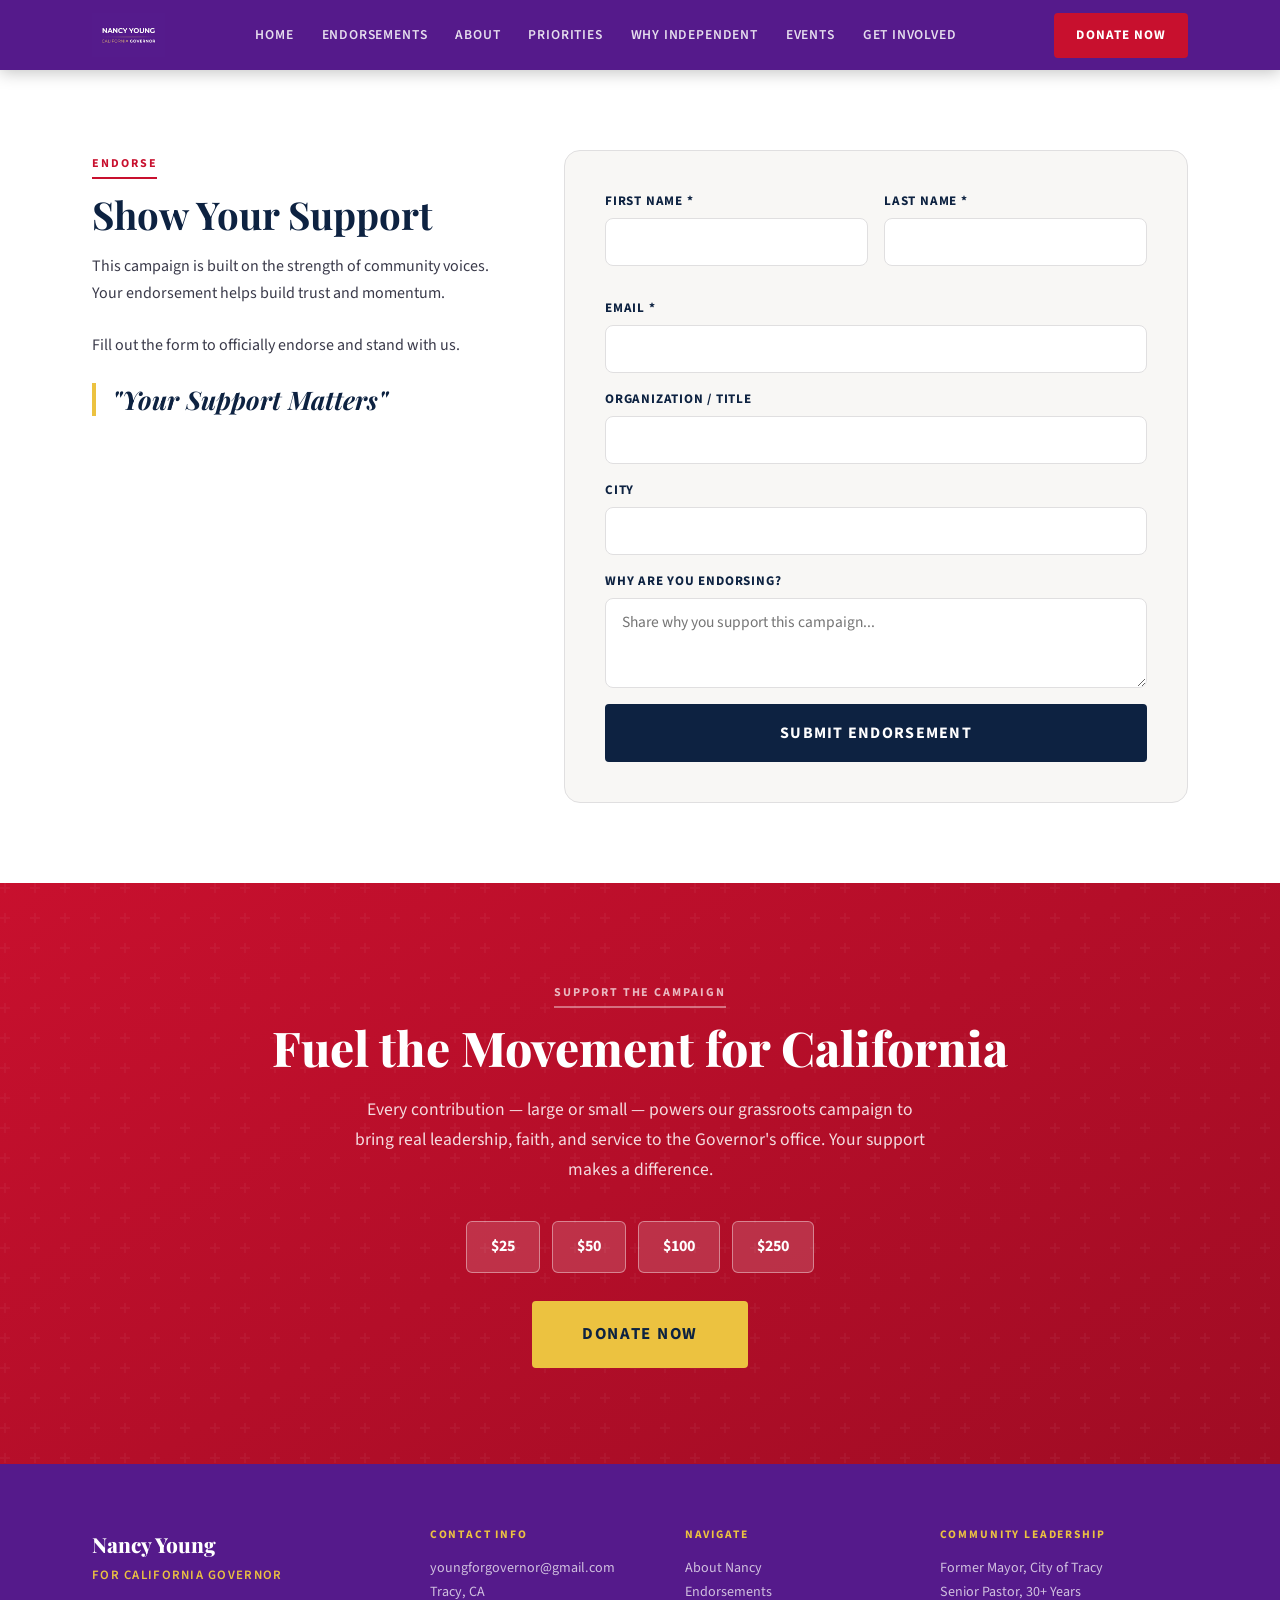
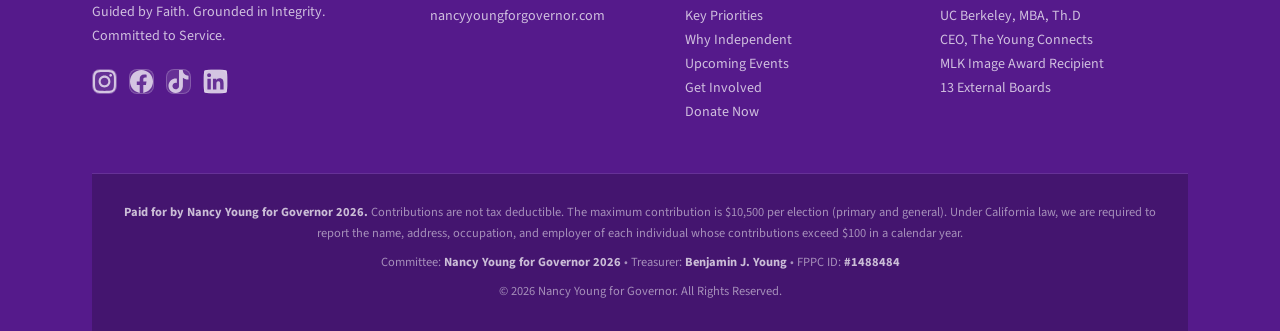
==== commit 70c3bedf: "Changed background color to purple of header, hero, footer, and the why independent section" ====
--- a/endorsements.html
+++ b/endorsements.html
@@ -18,7 +18,7 @@
   <div class="container">
     <div class="nav-inner">
       <a href="#hero" class="nav-brand">
-        <img src="[data-uri]" alt="Nancy Young for California Governor" style="height:44px;width:auto;display:block;">
+      <img src="Images/Logo.png" alt="Nancy Young for California Governor" style="height:44px;width:auto;display:block;">
       </a>
       <ul class="nav-links">
         <li><a href="Index.html#hero">Home</a></li>
@@ -38,6 +38,19 @@
     </div>
   </div>
 </nav>
+
+<!-- MOBILE MENU -->
+<div class="mobile-menu" id="mobileMenu">
+  <button class="mobile-menu-close" id="mobileClose" aria-label="Close menu">&#x2715;</button>
+  <a href="#hero" class="mobile-nav-link">Home</a>
+  <a href="endorsements.html">Endorsements</a>
+  <a href="#about" class="mobile-nav-link">About</a>
+  <a href="#priorities" class="mobile-nav-link">Priorities</a>
+  <a href="#independent" class="mobile-nav-link">Why Independent</a>
+  <a href="#events" class="mobile-nav-link">Events</a>
+  <a href="#get-involved" class="mobile-nav-link">Get Involved</a>
+  <a href="https://secure.anedot.com/nancy-young-for-governor-2026" target="_blank" class="btn btn-primary">DONATE NOW</a>
+</div>
 
   <!-- ✅ ENDORSEMENT FORM -->
 <section id="endorsements" class="endorsement-margin">
--- a/css/styles.css
+++ b/css/styles.css
@@ -123,7 +123,7 @@
     position: sticky;
     top: 0;
     z-index: 1000;
-    background: var(--navy);
+    background: var(--purple);
     box-shadow: 0 2px 16px rgba(0,0,0,0.25);
     transition: var(--transition);
   }
@@ -219,7 +219,7 @@
     display: none;
     position: fixed;
     inset: 0;
-    background: var(--navy);
+    background: var(--purple);
     z-index: 999;
     flex-direction: column;
     align-items: center;
@@ -262,8 +262,7 @@
 
   /* ── HERO ── */
   #hero {
-    background: linear-gradient(135deg, var(--navy) 0%, #1a3a6b 50%, #0d2241 100%);
-    position: relative;
+    background: linear-gradient(135deg, var(--purple) 0%, var(--purple-light) 50%, var(--purple) 100%);    position: relative;
     overflow: hidden;
     padding: 80px 0 60px;
     min-height: 88vh;
@@ -776,8 +775,7 @@
 
   /* ── WHY INDEPENDENT ── */
   #independent {
-    background: linear-gradient(150deg, var(--navy) 0%, #0f2d58 60%, #1a3a6b 100%);
-    padding: 100px 0;
+    background: linear-gradient(150deg, var(--purple) 0%, #5a2390 60%, var(--purple-light) 100%);    padding: 100px 0;
     position: relative;
     overflow: hidden;
   }
@@ -1398,7 +1396,7 @@
 
   /* ── FOOTER ── */
   #footer {
-    background: var(--navy);
+    background: var(--purple);
     color: var(--white);
     padding: 64px 0 0;
   }
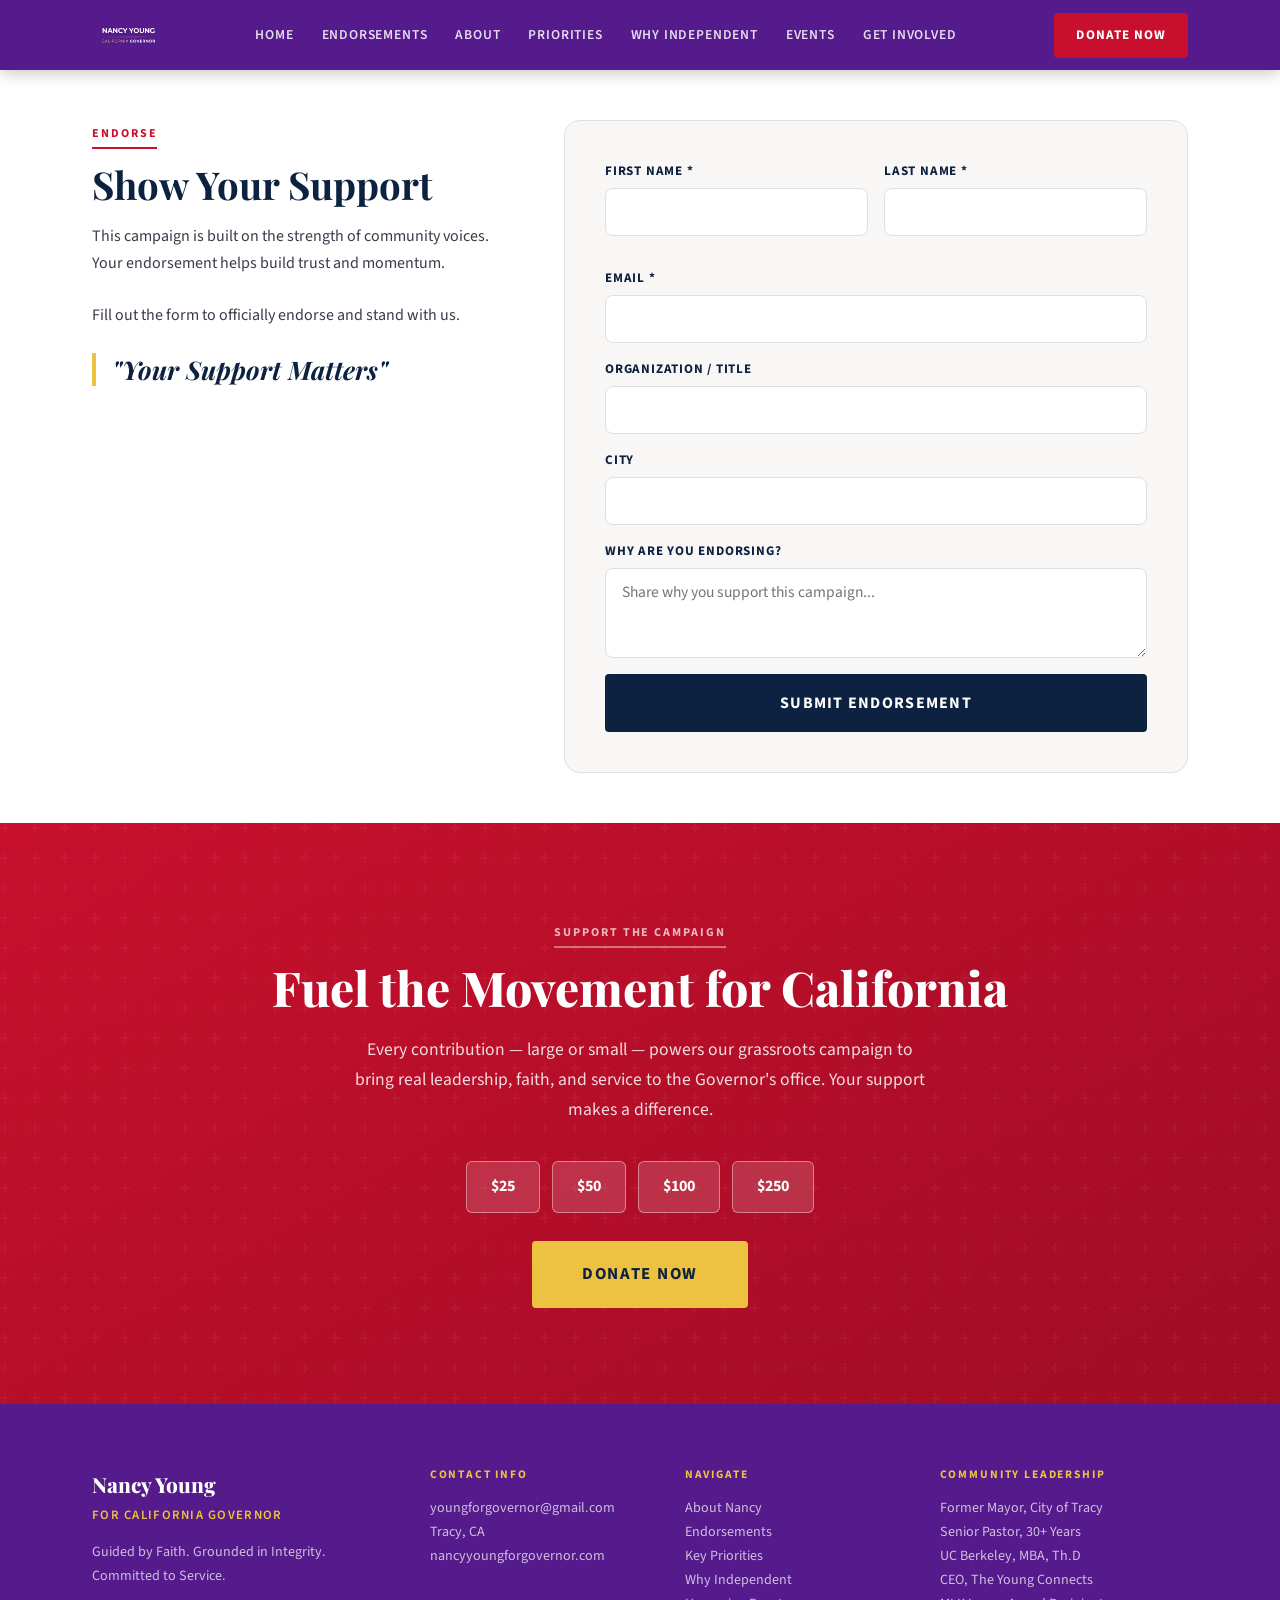
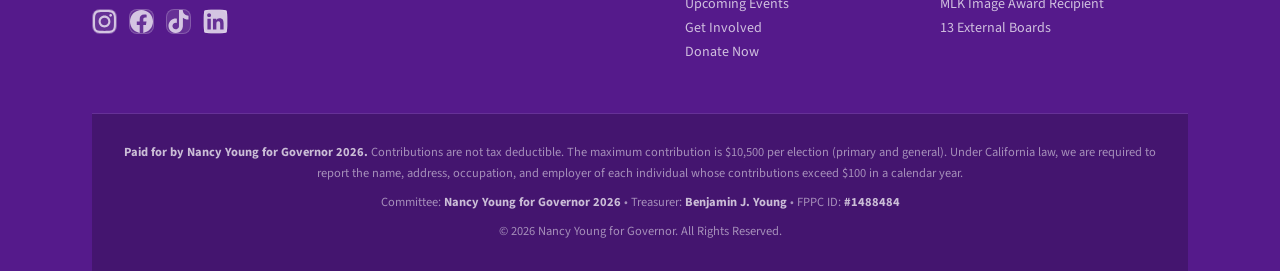
==== commit 1765c9d3: "adjust mobile margin for endorsement page and fixed footer navigation links" ====
--- a/endorsements.html
+++ b/endorsements.html
@@ -1,14 +1,19 @@
 <!DOCTYPE html>
 <html lang="en">
 <head>
-  <meta charset="UTF-8">
-  <title>Endorsements</title>
-
-  <!-- Fonts -->
-  <link href="https://fonts.googleapis.com/css2?family=Playfair+Display:wght@400;600;700;800;900&family=Source+Sans+3:wght@300;400;500;600;700&display=swap" rel="stylesheet">
-
-  <!-- Your CSS -->
-  <link rel="stylesheet" href="css/styles.css">
+<meta charset="UTF-8">
+<meta name="viewport" content="width=device-width, initial-scale=1.0">
+<title>Nancy Young for California Governor | Independent Candidate 2026</title>
+<meta name="description" content="Nancy Young for California Governor. Former Mayor of Tracy, pastor, and community leader. Guided by Faith. Grounded in Integrity. Committed to Service. Independent candidate for California Governor 2026.">
+<meta name="keywords" content="Nancy Young for Governor, Nancy Young for California Governor, Independent candidate for California Governor, Nancy Young 2026">
+<meta property="og:title" content="Nancy Young for California Governor">
+<meta property="og:description" content="Guided by Faith. Grounded in Integrity. Committed to Service.">
+<meta property="og:image" content="Images/Nancy_Young_Image.png">
+<link rel="icon" type="image/png" sizes="32x32" href="Images/favicon.png">
+<link rel="preconnect" href="https://fonts.googleapis.com">
+<link rel="preconnect" href="https://fonts.gstatic.com" crossorigin>
+<link href="https://fonts.googleapis.com/css2?family=Playfair+Display:wght@400;600;700;800;900&family=Source+Sans+3:wght@300;400;500;600;700&display=swap" rel="stylesheet">
+<link rel="stylesheet" href="css/styles.css">
 </head>
 
 <body>
@@ -21,7 +26,7 @@
       <img src="Images/Logo.png" alt="Nancy Young for California Governor" style="height:44px;width:auto;display:block;">
       </a>
       <ul class="nav-links">
-        <li><a href="Index.html#hero">Home</a></li>
+        <li><a href="Index.html#Home">Home</a></li>
         <li><a href="endorsements.html">Endorsements</a></li>
         <li><a href="Index.html#about">About</a></li>
         <li><a href="Index.html#priorities">Priorities</a></li>
@@ -42,13 +47,13 @@
 <!-- MOBILE MENU -->
 <div class="mobile-menu" id="mobileMenu">
   <button class="mobile-menu-close" id="mobileClose" aria-label="Close menu">&#x2715;</button>
-  <a href="#hero" class="mobile-nav-link">Home</a>
+  <a href="Index.html#hero" class="mobile-nav-link">Home</a>
   <a href="endorsements.html">Endorsements</a>
-  <a href="#about" class="mobile-nav-link">About</a>
-  <a href="#priorities" class="mobile-nav-link">Priorities</a>
-  <a href="#independent" class="mobile-nav-link">Why Independent</a>
-  <a href="#events" class="mobile-nav-link">Events</a>
-  <a href="#get-involved" class="mobile-nav-link">Get Involved</a>
+  <a href="Index.html#about" class="mobile-nav-link">About</a>
+  <a href="Index.html#priorities" class="mobile-nav-link">Priorities</a>
+  <a href="Index.html#independent" class="mobile-nav-link">Why Independent</a>
+  <a href="Index.html#events" class="mobile-nav-link">Events</a>
+  <a href="Index.html#get-involved" class="mobile-nav-link">Get Involved</a>
   <a href="https://secure.anedot.com/nancy-young-for-governor-2026" target="_blank" class="btn btn-primary">DONATE NOW</a>
 </div>
 
@@ -166,12 +171,12 @@
 
       <div class="footer-col">
         <h4>Navigate</h4>
-        <a href="#about">About Nancy</a>
+        <a href="Index.html#about">About Nancy</a>
         <a href="endorsements.html">Endorsements</a>
-        <a href="#priorities">Key Priorities</a>
-        <a href="#independent">Why Independent</a>
-        <a href="#events">Upcoming Events</a>
-        <a href="#get-involved">Get Involved</a>
+        <a href="Index.html#priorities">Key Priorities</a>
+        <a href="Index.html#independent">Why Independent</a>
+        <a href="Index.html#events">Upcoming Events</a>
+        <a href="Index.html#get-involved">Get Involved</a>
         <a href="https://secure.anedot.com/nancy-young-for-governor-2026" target="_blank">Donate Now</a>
       </div>
 
@@ -198,6 +203,7 @@
   </div>
 </footer>
   <!-- JS -->
-  <script src="js/script.js"></script>
+  <script data-cfasync="false" src="/cdn-cgi/scripts/5c5dd728/cloudflare-static/email-decode.min.js"></script>
+  <script src="js/script.js" defer></script>
 </body>
 </html>
--- a/css/styles.css
+++ b/css/styles.css
@@ -1195,7 +1195,7 @@
 
 .news-grid {
   display: grid;
-  grid-template-columns: repeat(1S, 1fr);
+  grid-template-columns: repeat(1, 1fr);
   gap: 28px;
   max-width: 900px;
   margin: 0 auto;
@@ -1347,7 +1347,7 @@
 }
 
   /*  –– ENDORSEMENT FORM –– */
-  .endorsement-margin { margin: 80px 0;
+  .endorsement-margin { margin: 50px 0;
 
   }
   /* ── ENDORSEMENTS SHOWCASE ── */
@@ -1358,10 +1358,10 @@
 }
 
 .endorsements-grid {
-  display: grid;
-  grid-template-columns: repeat(3, 1fr);
-  gap: 24px;
-  margin-top: 40px;
+   display: grid;
+    grid-template-columns: 400px 1fr;
+    gap: 72px;
+    align-items: start;
 }
 
 .endorsement-card {
@@ -1530,6 +1530,7 @@
     .form-row { grid-template-columns: 1fr; }
     .checkboxes { grid-template-columns: 1fr; }
     .credentials-list { grid-template-columns: 1fr; }
+    .endorsements-grid {grid-template-columns: repeat(2, 1fr);}
   }
 
   @media (max-width: 640px) {
@@ -1543,18 +1544,9 @@
     .campaign-form { padding: 24px 20px; }
     .hero-badge-line1 { font-size: 0.52rem; }
     .hero-badge-line2 { font-size: 0.7rem; }
-  }
-  @media (max-width: 860px) {
-  .endorsements-grid {
-    grid-template-columns: repeat(2, 1fr);
-  }
- }
-
-@media (max-width: 640px) {
-  .endorsements-grid {
-    grid-template-columns: 1fr;
-  }
-}
+    .endorsements-grid { grid-template-columns: 1fr;}
+  }
+
 
   /* Scroll reveal */
   .reveal {
@@ -1567,3 +1559,31 @@
     opacity: 1;
     transform: none;
   }
+/* Responsive adjustments for the Endorsement section */
+@media (max-width: 768px) {
+  .involved-inner {
+    display: flex;
+    flex-direction: column; /* Stacks the text on top of the form */
+    gap: 30px;
+    padding: 0 15px;
+  }
+
+  .involved-left, .involved-right {
+    width: 100% !important; /* Ensures both sides take full width */
+    text-align: center;    /* Optional: centers text for a cleaner mobile look */
+  }
+
+  .form-row {
+    display: flex;
+    flex-direction: column; /* Stacks First/Last name fields vertically */
+    gap: 0;
+  }
+
+  .campaign-form {
+    padding: 20px; /* Gives the form some breathing room on small screens */
+  }
+
+  .endorsement-padding {
+    padding-top: 10px; /* Prevents the fixed navbar from overlapping content */
+  }
+}
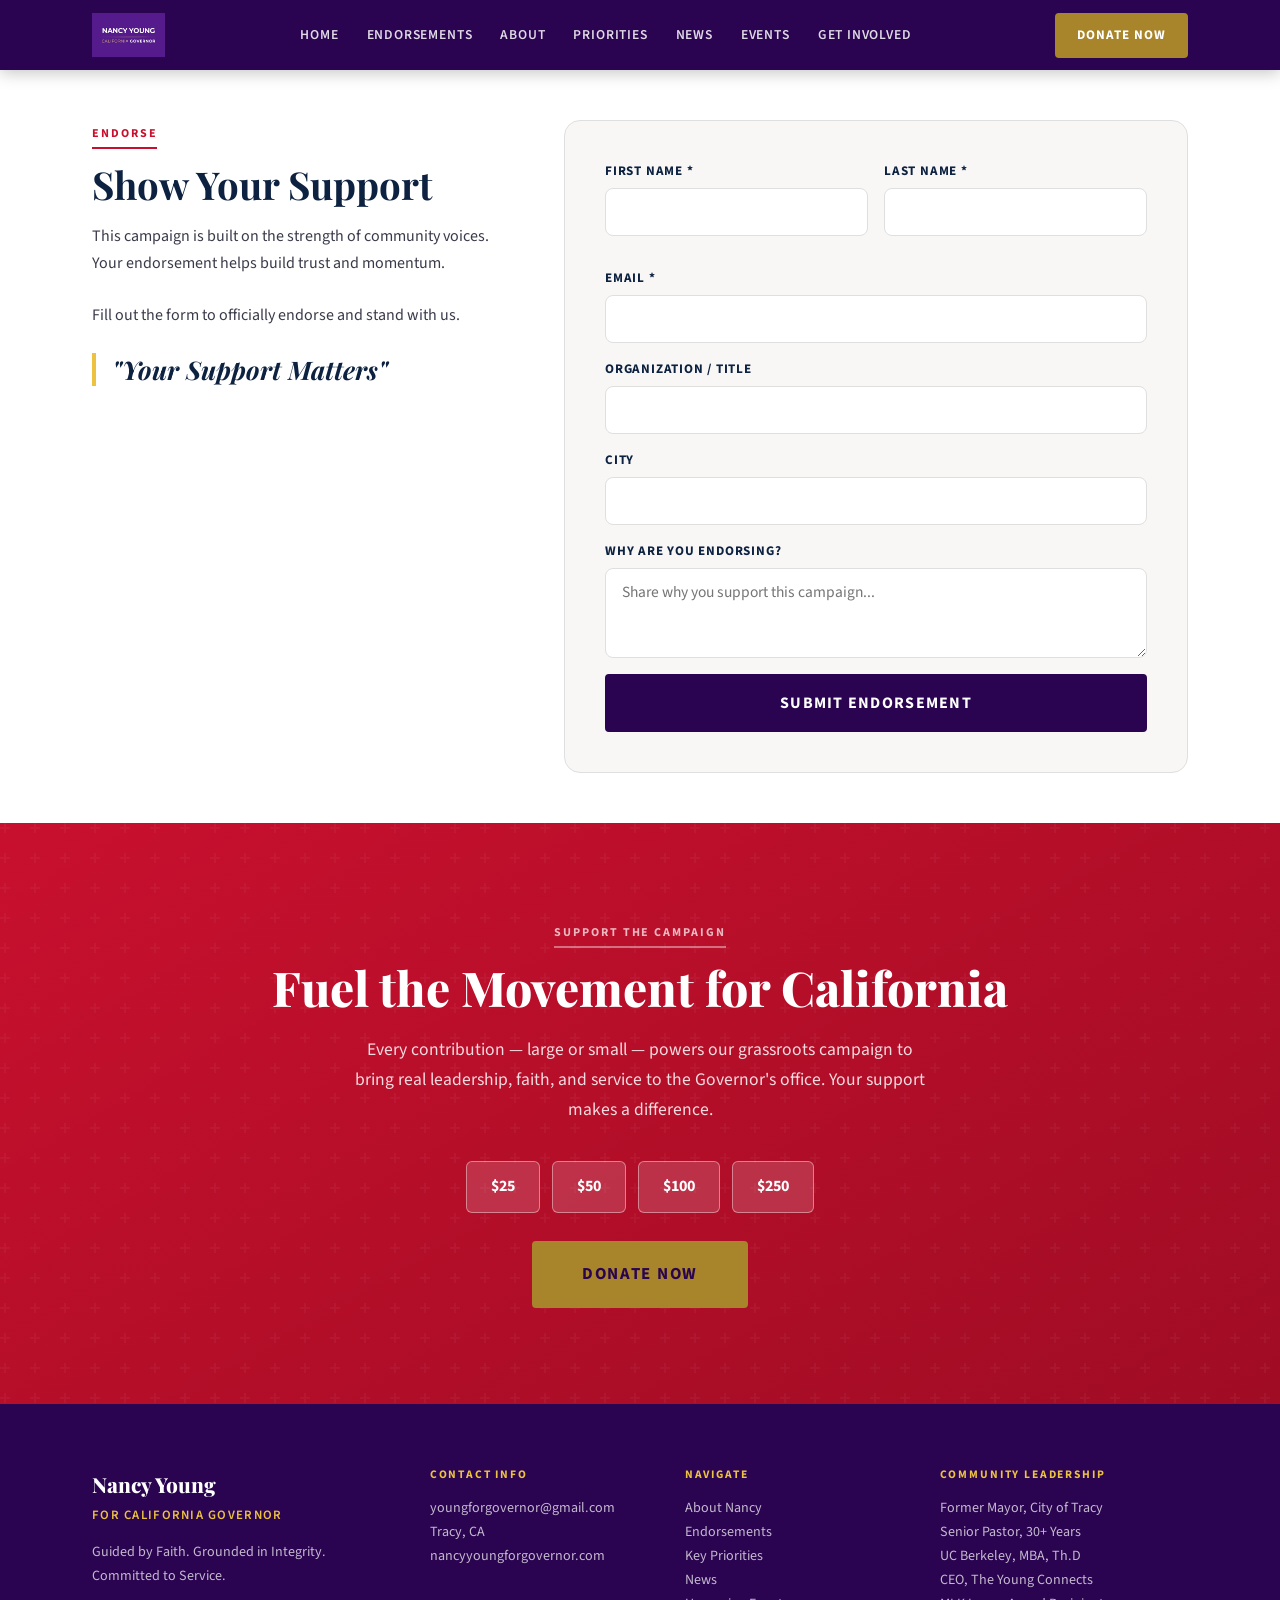
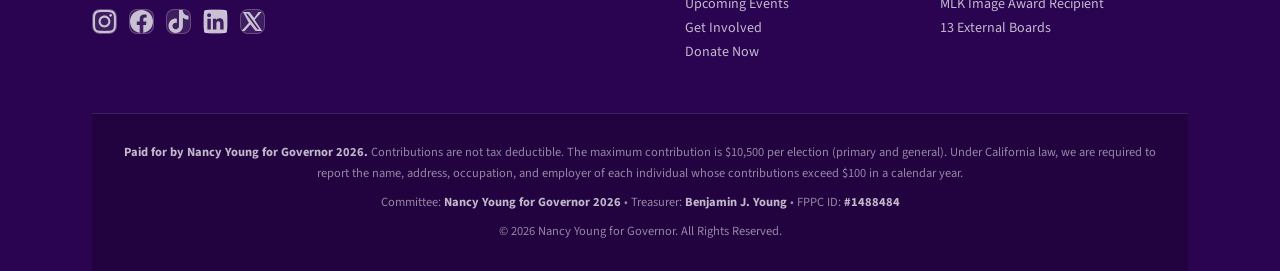
==== commit 31cc890b: "Added event for the r&b and rose event and the 50501 watch event" ====
--- a/endorsements.html
+++ b/endorsements.html
@@ -30,7 +30,7 @@
         <li><a href="endorsements.html">Endorsements</a></li>
         <li><a href="Index.html#about">About</a></li>
         <li><a href="Index.html#priorities">Priorities</a></li>
-        <li><a href="Index.html#independent">Why Independent</a></li>
+        <li><a href="news.html">News</a></li>
         <li><a href="Index.html#events">Events</a></li>
         <li><a href="Index.html#get-involved">Get Involved</a></li>
       </ul>
@@ -48,10 +48,10 @@
 <div class="mobile-menu" id="mobileMenu">
   <button class="mobile-menu-close" id="mobileClose" aria-label="Close menu">&#x2715;</button>
   <a href="Index.html#hero" class="mobile-nav-link">Home</a>
-  <a href="endorsements.html">Endorsements</a>
+  <a href="endorsements.html" class="mobile-nav-link">Endorsements</a>
   <a href="Index.html#about" class="mobile-nav-link">About</a>
   <a href="Index.html#priorities" class="mobile-nav-link">Priorities</a>
-  <a href="Index.html#independent" class="mobile-nav-link">Why Independent</a>
+  <a href="news.html" class="mobile-nav-link">News</a>
   <a href="Index.html#events" class="mobile-nav-link">Events</a>
   <a href="Index.html#get-involved" class="mobile-nav-link">Get Involved</a>
   <a href="https://secure.anedot.com/nancy-young-for-governor-2026" target="_blank" class="btn btn-primary">DONATE NOW</a>
@@ -159,6 +159,10 @@
           <a href="https://www.linkedin.com/in/dr-nancy-d-young/" target="_blank" class="social-btn" aria-label="LinkedIn">
             <svg viewBox="0 0 24 24" xmlns="http://www.w3.org/2000/svg"><path d="M20.447 20.452h-3.554v-5.569c0-1.328-.027-3.037-1.852-3.037-1.853 0-2.136 1.445-2.136 2.939v5.667H9.351V9h3.414v1.561h.046c.477-.9 1.637-1.85 3.37-1.85 3.601 0 4.267 2.37 4.267 5.455v6.286zM5.337 7.433c-1.144 0-2.063-.926-2.063-2.065 0-1.138.92-2.063 2.063-2.063 1.14 0 2.064.925 2.064 2.063 0 1.139-.925 2.065-2.064 2.065zm1.782 13.019H3.555V9h3.564v11.452zM22.225 0H1.771C.792 0 0 .774 0 1.729v20.542C0 23.227.792 24 1.771 24h20.451C23.2 24 24 23.227 24 22.271V1.729C24 .774 23.2 0 22.222 0h.003z"/></svg>
           </a>
+            <!-- Twitter -->
+          <a href="https://x.com/NancyS47420" target="_blank" class="social-btn" aria-label="Twitter">
+            <svg viewBox="0 0 24 24" xmlns="http://www.w3.org/2000/svg"><path d="M18.244 2H21.5l-7.19 8.21L22 22h-6.828l-5.35-6.99L3.8 22H.54l7.7-8.79L2 2h6.97l4.84 6.4L18.244 2zm-1.2 18h1.9L7.03 4h-2L17.044 20z"/></svg>
+          </a>
         </div>
       </div>
 
@@ -174,7 +178,7 @@
         <a href="Index.html#about">About Nancy</a>
         <a href="endorsements.html">Endorsements</a>
         <a href="Index.html#priorities">Key Priorities</a>
-        <a href="Index.html#independent">Why Independent</a>
+        <a href="news.html">News</a>
         <a href="Index.html#events">Upcoming Events</a>
         <a href="Index.html#get-involved">Get Involved</a>
         <a href="https://secure.anedot.com/nancy-young-for-governor-2026" target="_blank">Donate Now</a>
--- a/css/styles.css
+++ b/css/styles.css
@@ -10,10 +10,12 @@
     --text-dark: #1a1a2e;
     --text-body: #3a3a4a;
     --text-muted: #6a6a7a;
-    --purple: #551a8b;
-    --purple-light: #6b2fa0;
+    --purple: #2A0450;
+    --purple-light: #7C3ABD;
+    --gold2: #C9A84C;
+    --gold-bright: #e8c96a;
     --gold: #ecc240;
-    --gold-dark: #d4a820;
+    --gold-dark: #A8842A;
     --shadow-sm: 0 2px 8px rgba(13,34,65,0.08);
     --shadow-md: 0 6px 24px rgba(13,34,65,0.12);
     --shadow-lg: 0 16px 48px rgba(13,34,65,0.16);
@@ -63,25 +65,25 @@
   }
 
   .btn-primary {
-    background: var(--red);
-    color: var(--white);
-    border-color: var(--red);
+    background: var(--gold-dark);
+    color: var(--white);
+    border-color: var(--gold-dark);
   }
   .btn-primary:hover {
-    background: var(--red-dark);
-    border-color: var(--red-dark);
+    background: var(--gold2);
+    border-color: var(--gold2);
     transform: translateY(-1px);
-    box-shadow: 0 6px 20px rgba(200,16,46,0.35);
+    box-shadow: 0 6px 20px rgba(201,168,76,0.3);
   }
 
   .btn-navy {
-    background: var(--navy);
-    color: var(--white);
-    border-color: var(--navy);
+    background: var(--purple);
+    color: var(--white);
+    border-color: var(--purple);
   }
   .btn-navy:hover {
-    background: var(--navy-light);
-    border-color: var(--navy-light);
+    background: var(--purple-light);
+    border-color: var(--purple-light);
     transform: translateY(-1px);
     box-shadow: var(--shadow-md);
   }
@@ -98,18 +100,18 @@
 
   .btn-outline-navy {
     background: transparent;
-    color: var(--navy);
-    border-color: var(--navy);
+    color: var(--purple);
+    border-color: var(--purple);
   }
   .btn-outline-navy:hover {
-    background: var(--navy);
+    background: var(--purple);
     color: var(--white);
   }
 
   .btn-gold {
-    background: var(--gold);
-    color: var(--navy);
-    border-color: var(--gold);
+    background: var(--gold-dark);
+    color: var(--purple);
+    border-color: var(--gold-dark);
   }
   .btn-gold:hover {
     background: var(--gold-dark);
@@ -514,7 +516,7 @@
     display: flex;
     align-items: center;
     justify-content: center;
-    background: linear-gradient(135deg, var(--navy), var(--navy-light));
+    background: linear-gradient(135deg, var(--purple), var(--purple-light));
     border-radius: 50%;
     color: var(--gold);
     font-size: 1.4rem;
@@ -801,9 +803,9 @@
     font-weight: 700;
     letter-spacing: 0.16em;
     text-transform: uppercase;
-    color: var(--gold);
+    color: var(--gold-dark);
     margin-bottom: 16px;
-    border-bottom: 2px solid var(--gold);
+    border-bottom: 2px solid var(--gold-dark);
     padding-bottom: 4px;
   }
 
@@ -1219,8 +1221,8 @@
 
 .news-badge {
   display: inline-block;
-  background: rgba(200,16,46,0.1);
-  color: var(--red);
+  background: rgba(82, 3, 147, 0.1);
+  color: var(--purple);
   font-size: 0.7rem;
   font-weight: 700;
   letter-spacing: 0.1em;
@@ -1393,6 +1395,58 @@
   filter: grayscale(0%);
   opacity: 1;
 }
+/* ── NEWS PAGE ── */
+#news-page {
+  background: var(--white);
+  padding: 96px 0;
+}
+
+.news-page-grid {
+  display: grid;
+  grid-template-columns: repeat(3, 1fr);
+  gap: 28px;
+  margin-top: 40px;
+}
+
+.news-page-card {
+  background: var(--white);
+  border: 1px solid var(--mid-gray);
+  border-radius: var(--radius-lg);
+  padding: 28px;
+  display: flex;
+  flex-direction: column;
+  transition: var(--transition);
+}
+
+.news-page-card:hover {
+  box-shadow: var(--shadow-md);
+  transform: translateY(-3px);
+  border-color: var(--gold);
+}
+
+.news-page-meta {
+  font-size: 0.75rem;
+  font-weight: 700;
+  color: var(--text-muted);
+  margin-bottom: 10px;
+  letter-spacing: 0.08em;
+  text-transform: uppercase;
+}
+
+.news-page-title {
+  font-family: 'Playfair Display', serif;
+  font-size: 1.2rem;
+  color: var(--navy);
+  margin-bottom: 12px;
+}
+
+.news-page-excerpt {
+  font-size: 0.95rem;
+  color: var(--text-body);
+  line-height: 1.6;
+  margin-bottom: auto;
+  padding-bottom: 20px;
+}
 
   /* ── FOOTER ── */
   #footer {
@@ -1507,6 +1561,7 @@
     .credibility-grid { grid-template-columns: repeat(2, 1fr); }
     .priorities-grid { grid-template-columns: repeat(2, 1fr); }
     .footer-grid { grid-template-columns: repeat(2, 1fr); }
+    .news-page-grid { grid-template-columns: repeat(2, 1fr);}
   }
 
   @media (max-width: 860px) {
@@ -1545,6 +1600,7 @@
     .hero-badge-line1 { font-size: 0.52rem; }
     .hero-badge-line2 { font-size: 0.7rem; }
     .endorsements-grid { grid-template-columns: 1fr;}
+    .news-page-grid { grid-template-columns: 1fr;}
   }
 
 
